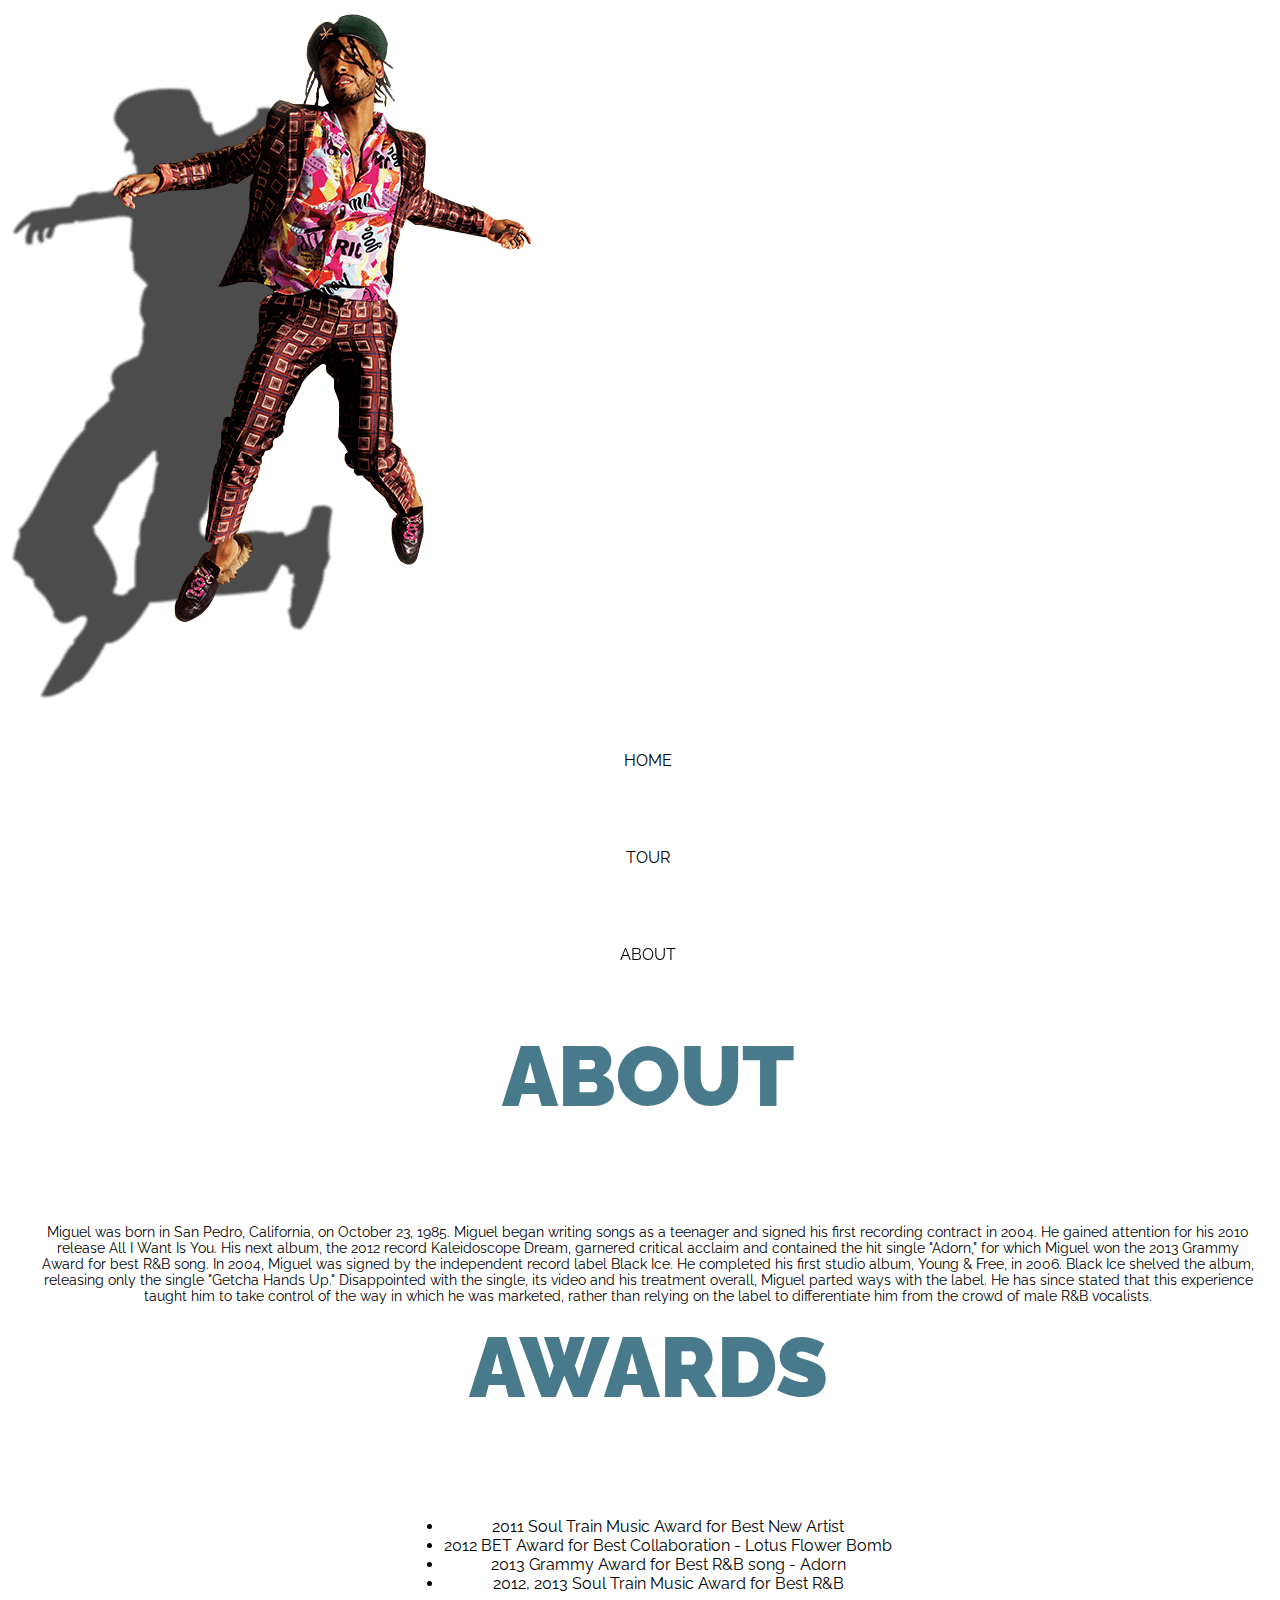
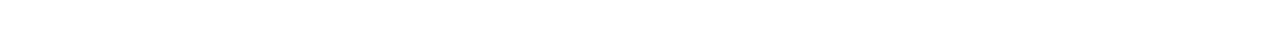
==== about.html @ dd885f2a "adding final directory" ====
<!DOCTYPE html>
<html lang=“en”>

<p style = width: 500px;">
<img src="assets/images/floating-miguel.png" style="float:"/ >

<head>
  <meta charset="utf-8" />
  <title> ABOUT </title>
  <link href="./assets/stylesheets/about.css" rel="stylesheet" type="text/css"/>
</head>

<div class="topnav">
<div class="container">
                    <a href="home.html" class="btn btn-2"> Home </a></li>

<div class="container">
        <a href="tour.html" class="btn btn-2"> Tour</a></li>

<div class="container">
            <a href="about.html" class="btn btn-2"> About </a></li>
</div>


<head>
  <meta charset="utf-8" />
  <title> ABOUT </title>
  <link href="./assets/stylesheets/about.css" rel="stylesheet" type="text/css"/>
</head>

  <link href="https://fonts.googleapis.com/css?family=Raleway" rel="stylesheet">





<body>
  <h1>ABOUT</h1>
    <p> Miguel was born in San Pedro, California, on October 23, 1985. Miguel began writing songs as a teenager and signed his first recording contract in 2004.
    He gained attention for his 2010 release All I Want Is You. His next album, the 2012 record Kaleidoscope Dream, garnered critical acclaim and contained the hit
    single "Adorn," for which Miguel won the 2013 Grammy Award for best R&B song.
    In 2004, Miguel was signed by the independent record label Black Ice. He completed his first studio album, Young & Free, in 2006. Black Ice shelved the album,
    releasing only the single "Getcha Hands Up." Disappointed with the single, its video and his treatment overall, Miguel parted ways with the label. He has since
    stated that this experience taught him to take control of the way in which he was marketed, rather than relying on the label to differentiate him from the crowd
    of male R&B vocalists.
  </p>
<h1> AWARDS</h1>
<ul>
  <li> 2011 Soul Train Music Award for Best New Artist</li>
  <li> 2012 BET Award for Best Collaboration - Lotus Flower Bomb </li>
  <li> 2013 Grammy Award for Best R&B song - Adorn </li>
  <li> 2012, 2013 Soul Train Music Award for Best R&B</li>
  </ul>
</div>
</body>
</html>
---- assets/stylesheets/about.css ----
html {
  background: url('../images/sand.jpg');
background-repeat: no-repeat;
background-position: center;
background-attachment: fixed; */
 -webkit-background-size: cover;
-moz-background-size: cover;
-o-background-size: cover; */

}
html, body {
  box-sizing: border-box;
  height: 100%;
  width: 100%;

}
body {
  font-family: 'Raleway', sans-serif;
  font-weight: 400;
}
.buttons {
  display: flex;
  flex-direction: column;
  height: 100%;
  justify-content: center;
  text-align: center;
  width: 100%;
}
.container {
  align-items: center;
  display: flex;
  flex-direction: column;
  justify-content: inline;
  padding: 1em;
  text-align: center;
}

}
@media (min-width: 600px) {
  .container {
    flex-direction: row;
    justify-content: space-between;
  }

}
h1 {
  color: #497A8C;
  font-size: 1.25em;
  font-weight: 900;
  /* margin: 2em; */
}
@media (min-width: 450px) {
  h1 {
    font-size: 1.75em;
  }
/* }
@media (min-width: 760px) {
  h1 {
    font-size: 3.25em;
  }
} */
 @media (min-width: 900px) {
  h1 {
    font-size: 5.25em;
    margin: 0 0 1em;
  }
  h1 {
    text-align: center;

}
p {
  color:black;
  font-size: 14px;
}
@media (min-width: 600px) {
  p {
    left: 50%;
    position: center;
  }
}
@media (max-height: 500px) {
  p {
    left: 0;
    position: relative;
    top: 0;
    transform: translate(0, 0);
  }
}
p a {
  background: rgba(255, 255, 255, 0);
  border-bottom: 1px solid;
  color: #fff;
  line-height: 1.4;
  padding: 0.25em;
  text-decoration: none;

}
/*  Hover elements below */
}
.btn {
  color: Black;
  cursor: pointer;
  font-size: 16px;
  font-weight: 400;
  line-height: 45px;
  margin: 0 0 2em;
  max-width: 160px;
  position: relative;
  text-decoration: none;
  text-transform: uppercase;
  width: 100%;
}
@media (min-width: 600px) {
  .btn {
    margin: 0 1em 2em;
  }
}
.btn:hover {
  text-decoration: none;

}
.btn-2 {
  letter-spacing: 0;
}
.btn-2:hover, .btn-2:active {
  letter-spacing: 5px;
}
.btn-2:after, .btn-2:before {
  backface-visibility: hidden;
  border: 1px solid rgba(255, 255, 255, 0);
  bottom: 0px;
  content: " ";
  display: block;
  margin: 0 auto;
  position: relative;
  transition: all 280ms ease-in-out;
  width: 0;
}
.btn-2:hover:after, .btn-2:hover:before {
  backface-visibility: hidden;
  border-color: red;
  transition: width 350ms ease-in-out;
  width: 70%;
}
.btn-2:hover:before {
  bottom: auto;
  top: 0;
  width: 70%;
  table {
    width: 100%;


div {
    width: 500px;
    /* padding: 100px; */
     /* border: 1px solid gray; */
    background: white;
    float:right;


nav > ul > li > a:hover {
  color: yellow;
  font-size: 40px;
  text-decoration: line-through;

li{
color: white
left: 50%;
position: center;
transform: translate(-50%, 0);
top: 90%;
height: auto;
}

li{
text-align: center;
}
@media (min-width: 800px) {
li{
    left: 50%;
    position: absolute;
    transform: translate(-50%, 0);
    /* top: 90%; */
}
---- assets/stylesheets/about.css ----
html {
  background: url('../images/sand.jpg');
background-repeat: no-repeat;
background-position: center;
background-attachment: fixed; */
 -webkit-background-size: cover;
-moz-background-size: cover;
-o-background-size: cover; */

}
html, body {
  box-sizing: border-box;
  height: 100%;
  width: 100%;

}
body {
  font-family: 'Raleway', sans-serif;
  font-weight: 400;
}
.buttons {
  display: flex;
  flex-direction: column;
  height: 100%;
  justify-content: center;
  text-align: center;
  width: 100%;
}
.container {
  align-items: center;
  display: flex;
  flex-direction: column;
  justify-content: inline;
  padding: 1em;
  text-align: center;
}

}
@media (min-width: 600px) {
  .container {
    flex-direction: row;
    justify-content: space-between;
  }

}
h1 {
  color: #497A8C;
  font-size: 1.25em;
  font-weight: 900;
  /* margin: 2em; */
}
@media (min-width: 450px) {
  h1 {
    font-size: 1.75em;
  }
/* }
@media (min-width: 760px) {
  h1 {
    font-size: 3.25em;
  }
} */
 @media (min-width: 900px) {
  h1 {
    font-size: 5.25em;
    margin: 0 0 1em;
  }
  h1 {
    text-align: center;

}
p {
  color:black;
  font-size: 14px;
}
@media (min-width: 600px) {
  p {
    left: 50%;
    position: center;
  }
}
@media (max-height: 500px) {
  p {
    left: 0;
    position: relative;
    top: 0;
    transform: translate(0, 0);
  }
}
p a {
  background: rgba(255, 255, 255, 0);
  border-bottom: 1px solid;
  color: #fff;
  line-height: 1.4;
  padding: 0.25em;
  text-decoration: none;

}
/*  Hover elements below */
}
.btn {
  color: Black;
  cursor: pointer;
  font-size: 16px;
  font-weight: 400;
  line-height: 45px;
  margin: 0 0 2em;
  max-width: 160px;
  position: relative;
  text-decoration: none;
  text-transform: uppercase;
  width: 100%;
}
@media (min-width: 600px) {
  .btn {
    margin: 0 1em 2em;
  }
}
.btn:hover {
  text-decoration: none;

}
.btn-2 {
  letter-spacing: 0;
}
.btn-2:hover, .btn-2:active {
  letter-spacing: 5px;
}
.btn-2:after, .btn-2:before {
  backface-visibility: hidden;
  border: 1px solid rgba(255, 255, 255, 0);
  bottom: 0px;
  content: " ";
  display: block;
  margin: 0 auto;
  position: relative;
  transition: all 280ms ease-in-out;
  width: 0;
}
.btn-2:hover:after, .btn-2:hover:before {
  backface-visibility: hidden;
  border-color: red;
  transition: width 350ms ease-in-out;
  width: 70%;
}
.btn-2:hover:before {
  bottom: auto;
  top: 0;
  width: 70%;
  table {
    width: 100%;


div {
    width: 500px;
    /* padding: 100px; */
     /* border: 1px solid gray; */
    background: white;
    float:right;


nav > ul > li > a:hover {
  color: yellow;
  font-size: 40px;
  text-decoration: line-through;

li{
color: white
left: 50%;
position: center;
transform: translate(-50%, 0);
top: 90%;
height: auto;
}

li{
text-align: center;
}
@media (min-width: 800px) {
li{
    left: 50%;
    position: absolute;
    transform: translate(-50%, 0);
    /* top: 90%; */
}
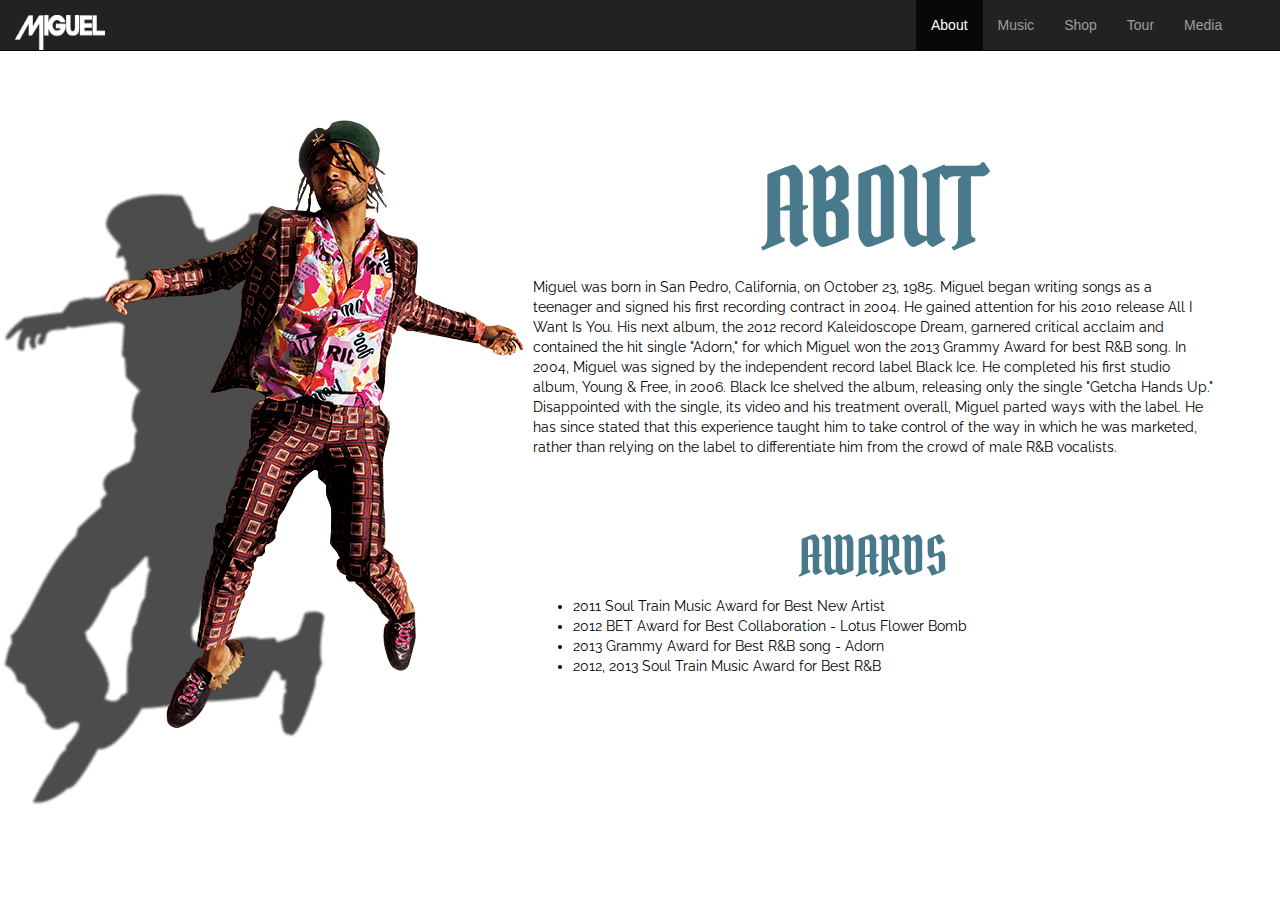
==== commit 2d5ee80d: "lots of changes" ====
--- a/about.html
+++ b/about.html
@@ -1,41 +1,58 @@
 <!DOCTYPE html>
 <html lang=“en”>
-
-<p style = width: 500px;">
-<img src="assets/images/floating-miguel.png" style="float:"/ >
-
 <head>
   <meta charset="utf-8" />
   <title> ABOUT </title>
+  <link rel="stylesheet" href="https://maxcdn.bootstrapcdn.com/bootstrap/3.3.7/css/bootstrap.min.css"
+  integrity="sha384-BVYiiSIFeK1dGmJRAkycuHAHRg32OmUcww7on3RYdg4Va+PmSTsz/K68vbdEjh4u" crossorigin="anonymous">
+    <!-- <link href="./assets/stylesheet/bootstrap.css" rel="stylesheet" type="text/css" /> -->
+  <link href="https://fonts.googleapis.com/css?family=Raleway" rel="stylesheet" />
+  <link href="https://fonts.googleapis.com/css?family=Pirata+One" rel="stylesheet">
   <link href="./assets/stylesheets/about.css" rel="stylesheet" type="text/css"/>
+
 </head>
+<body class="about-page">
+  <nav class="navbar navbar-default navbar-inverse navbar-fixed-top">
+          <div class="container-fluid">
+            <div class="navbar-header">
+              <button type="button" class="navbar-toggle collapsed" data-toggle="collapse" data-target="#navbar" aria-expanded="false" aria-controls="navbar">
+                <span class="sr-only">Toggle navigation</span>
+                <span class="icon-bar"></span>
+                <span class="icon-bar"></span>
+                <span class="icon-bar"></span>
+              </button>
+              <a class="navbar-brand" href="/"><img src="./assets/images/logo-white.png" width="90" height="35" alt="miguel logo" /></a>
+            </div>
+            <div id="navbar" class="navbar-collapse collapse">
+              <ul class="nav navbar-nav navbar-right">
+                <li class="active"><a href="about.html"> About </a></li>
+                <li><a href="music.html"> Music </a></li>
+                <li><a href="merch.html"> Shop </a></li>
+                <li><a href="tour.html"> Tour </a></li>
+                <li><a href="media.html"> Media </a></li>
+                  </ul>
+                </li>
+              </ul>
 
-<div class="topnav">
-<div class="container">
-                    <a href="home.html" class="btn btn-2"> Home </a></li>
+            </div><!--/.nav-collapse -->
+          </div><!--/.container-fluid -->
+        </nav>
 
-<div class="container">
-        <a href="tour.html" class="btn btn-2"> Tour</a></li>
-
-<div class="container">
-            <a href="about.html" class="btn btn-2"> About </a></li>
-</div>
+</body>
+ <body>
+          
+<br>
+<br>
+<br>
+<br>
+<br>
+<br>
+<img src="assets/images/floating-miguel.png" style="float:left"class="img-fluid" alt="Responsive image"/>
 
 
-<head>
-  <meta charset="utf-8" />
-  <title> ABOUT </title>
-  <link href="./assets/stylesheets/about.css" rel="stylesheet" type="text/css"/>
-</head>
-
-  <link href="https://fonts.googleapis.com/css?family=Raleway" rel="stylesheet">
-
-
-
-
-
+<div style="height:575px;width:700px;overflow:auto;background-color:white;color:black;scrollbar-base-color:gold;font-family:raleway;padding:10px;">
 <body>
-  <h1>ABOUT</h1>
+  <h1 style="color:#497A8C;font-family: 'Pirata One', cursive; font-size:80pt; text-align:center;"> ABOUT</h1>
     <p> Miguel was born in San Pedro, California, on October 23, 1985. Miguel began writing songs as a teenager and signed his first recording contract in 2004.
     He gained attention for his 2010 release All I Want Is You. His next album, the 2012 record Kaleidoscope Dream, garnered critical acclaim and contained the hit
     single "Adorn," for which Miguel won the 2013 Grammy Award for best R&B song.
@@ -44,7 +61,9 @@
     stated that this experience taught him to take control of the way in which he was marketed, rather than relying on the label to differentiate him from the crowd
     of male R&B vocalists.
   </p>
-<h1> AWARDS</h1>
+  <br>
+  <br>
+<h1 style="color:#497A8C;font-family: 'Pirata One', cursive; font-size:40pt; text-align:center;"> AWARDS</h1>
 <ul>
   <li> 2011 Soul Train Music Award for Best New Artist</li>
   <li> 2012 BET Award for Best Collaboration - Lotus Flower Bomb </li>
@@ -52,5 +71,14 @@
   <li> 2012, 2013 Soul Train Music Award for Best R&B</li>
   </ul>
 </div>
+
+
+  <script src="https://code.jquery.com/jquery-3.3.1.min.js"
+  integrity="sha256-FgpCb/KJQlLNfOu91ta32o/NMZxltwRo8QtmkMRdAu8="
+  crossorigin="anonymous"></script>
+  <script src="https://maxcdn.bootstrapcdn.com/bootstrap/3.3.7/js/bootstrap.min.js"
+  integrity="sha384-Tc5IQib027qvyjSMfHjOMaLkfuWVxZxUPnCJA7l2mCWNIpG9mGCD8wGNIcPD7Txa"
+  crossorigin="anonymous"></script>
+
 </body>
 </html>
--- a/assets/stylesheets/about.css
+++ b/assets/stylesheets/about.css
@@ -1,184 +1,41 @@
 html {
   background: url('../images/sand.jpg');
-background-repeat: no-repeat;
+background-repeat: repeat;
 background-position: center;
 background-attachment: fixed; */
  -webkit-background-size: cover;
 -moz-background-size: cover;
 -o-background-size: cover; */
+}
+
+/* html, body {
+  box-sizing: border-box;
+  height: 10%;
+  width: 50%;
+  } */
+
+body {
+  font-family:'Raleway',;
+  font-weight: 400;
+  background: transparent;
+}
+
 
 }
-html, body {
-  box-sizing: border-box;
-  height: 100%;
-  width: 100%;
 
-}
-body {
-  font-family: 'Raleway', sans-serif;
-  font-weight: 400;
-}
-.buttons {
-  display: flex;
-  flex-direction: column;
-  height: 100%;
-  justify-content: center;
-  text-align: center;
-  width: 100%;
-}
-.container {
-  align-items: center;
-  display: flex;
-  flex-direction: column;
-  justify-content: inline;
-  padding: 1em;
-  text-align: center;
+
+p {
+  font-family:'Raleway'
+  color:black;
+  font-size: 14px;
+  left: 50%;
+  position: center;
 }
 
+.box {
+    height: 200px
+    width: 550px;
+    padding: 10px;
+    border: 25px grey;
+    position: right;
 }
-@media (min-width: 600px) {
-  .container {
-    flex-direction: row;
-    justify-content: space-between;
-  }
-
-}
-h1 {
-  color: #497A8C;
-  font-size: 1.25em;
-  font-weight: 900;
-  /* margin: 2em; */
-}
-@media (min-width: 450px) {
-  h1 {
-    font-size: 1.75em;
-  }
-/* }
-@media (min-width: 760px) {
-  h1 {
-    font-size: 3.25em;
-  }
-} */
- @media (min-width: 900px) {
-  h1 {
-    font-size: 5.25em;
-    margin: 0 0 1em;
-  }
-  h1 {
-    text-align: center;
-
-}
-p {
-  color:black;
-  font-size: 14px;
-}
-@media (min-width: 600px) {
-  p {
-    left: 50%;
-    position: center;
-  }
-}
-@media (max-height: 500px) {
-  p {
-    left: 0;
-    position: relative;
-    top: 0;
-    transform: translate(0, 0);
-  }
-}
-p a {
-  background: rgba(255, 255, 255, 0);
-  border-bottom: 1px solid;
-  color: #fff;
-  line-height: 1.4;
-  padding: 0.25em;
-  text-decoration: none;
-
-}
-/*  Hover elements below */
-}
-.btn {
-  color: Black;
-  cursor: pointer;
-  font-size: 16px;
-  font-weight: 400;
-  line-height: 45px;
-  margin: 0 0 2em;
-  max-width: 160px;
-  position: relative;
-  text-decoration: none;
-  text-transform: uppercase;
-  width: 100%;
-}
-@media (min-width: 600px) {
-  .btn {
-    margin: 0 1em 2em;
-  }
-}
-.btn:hover {
-  text-decoration: none;
-
-}
-.btn-2 {
-  letter-spacing: 0;
-}
-.btn-2:hover, .btn-2:active {
-  letter-spacing: 5px;
-}
-.btn-2:after, .btn-2:before {
-  backface-visibility: hidden;
-  border: 1px solid rgba(255, 255, 255, 0);
-  bottom: 0px;
-  content: " ";
-  display: block;
-  margin: 0 auto;
-  position: relative;
-  transition: all 280ms ease-in-out;
-  width: 0;
-}
-.btn-2:hover:after, .btn-2:hover:before {
-  backface-visibility: hidden;
-  border-color: red;
-  transition: width 350ms ease-in-out;
-  width: 70%;
-}
-.btn-2:hover:before {
-  bottom: auto;
-  top: 0;
-  width: 70%;
-  table {
-    width: 100%;
-
-
-div {
-    width: 500px;
-    /* padding: 100px; */
-     /* border: 1px solid gray; */
-    background: white;
-    float:right;
-
-
-nav > ul > li > a:hover {
-  color: yellow;
-  font-size: 40px;
-  text-decoration: line-through;
-
-li{
-color: white
-left: 50%;
-position: center;
-transform: translate(-50%, 0);
-top: 90%;
-height: auto;
-}
-
-li{
-text-align: center;
-}
-@media (min-width: 800px) {
-li{
-    left: 50%;
-    position: absolute;
-    transform: translate(-50%, 0);
-    /* top: 90%; */
-}
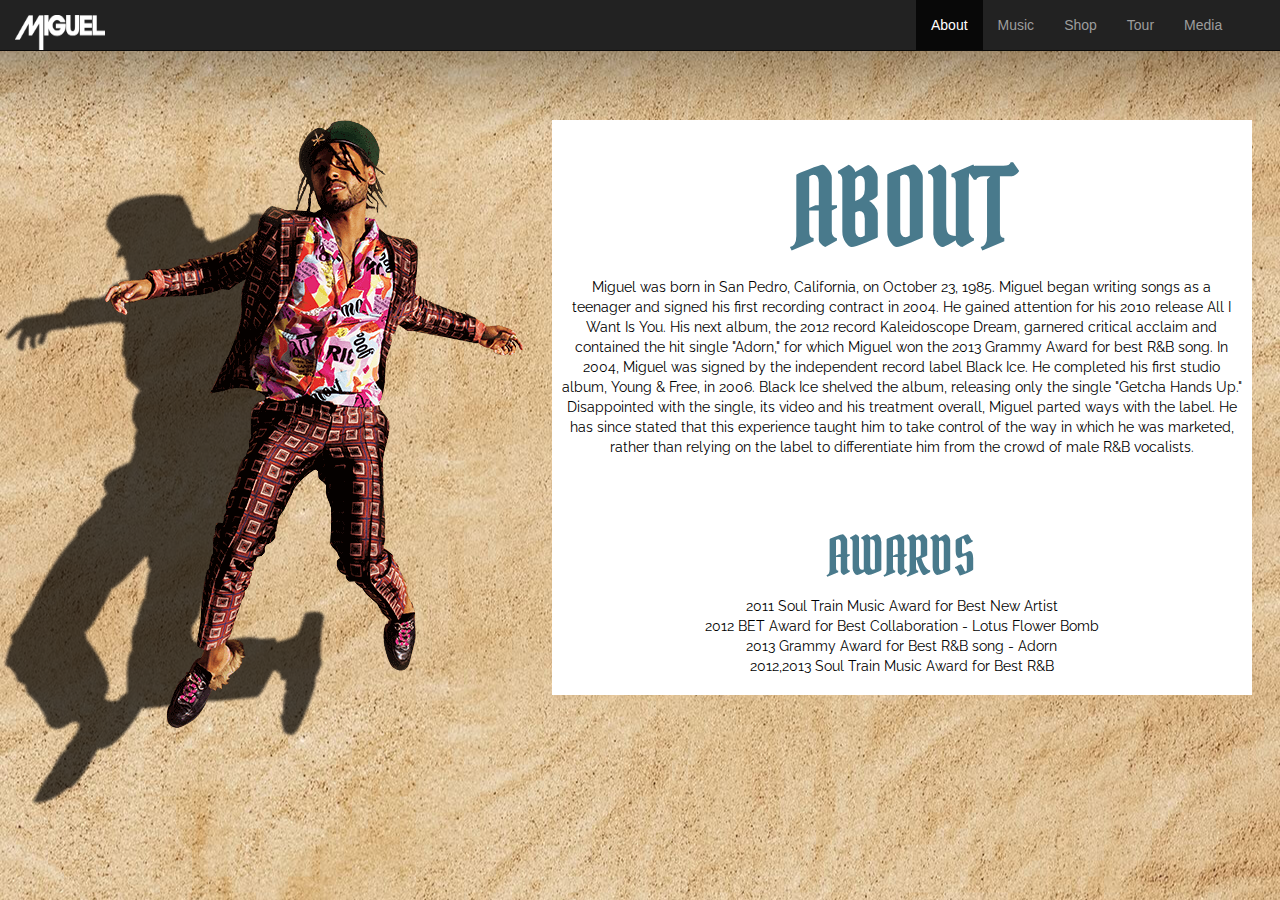
==== commit 94caa256: "Compressed photos & spacing edits" ====
--- a/about.html
+++ b/about.html
@@ -49,7 +49,7 @@
 <br>
 <img src="assets/images/floating-miguel.png" style="float:left"class="img-fluid" alt="Responsive image"/>
 
-
+<center>
 <div style="height:575px;width:700px;overflow:auto;background-color:white;color:black;scrollbar-base-color:gold;font-family:raleway;padding:10px;">
 <body>
   <h1 style="color:#497A8C;font-family: 'Pirata One', cursive; font-size:80pt; text-align:center;"> ABOUT</h1>
@@ -63,12 +63,15 @@
   </p>
   <br>
   <br>
+
 <h1 style="color:#497A8C;font-family: 'Pirata One', cursive; font-size:40pt; text-align:center;"> AWARDS</h1>
-<ul>
+
+<ul class="list-unstyled">
   <li> 2011 Soul Train Music Award for Best New Artist</li>
   <li> 2012 BET Award for Best Collaboration - Lotus Flower Bomb </li>
   <li> 2013 Grammy Award for Best R&B song - Adorn </li>
-  <li> 2012, 2013 Soul Train Music Award for Best R&B</li>
+  <li> 2012,2013 Soul Train Music Award for Best R&B</li>
+
   </ul>
 </div>
 
--- a/assets/stylesheets/about.css
+++ b/assets/stylesheets/about.css
@@ -1,5 +1,5 @@
 html {
-  background: url('../images/sand.jpg');
+  background: url('../images/sand1.jpg');
 background-repeat: repeat;
 background-position: center;
 background-attachment: fixed; */
@@ -7,22 +7,11 @@
 -moz-background-size: cover;
 -o-background-size: cover; */
 }
-
-/* html, body {
-  box-sizing: border-box;
-  height: 10%;
-  width: 50%;
-  } */
-
 body {
   font-family:'Raleway',;
   font-weight: 400;
   background: transparent;
 }
-
-
-}
-
 
 p {
   font-family:'Raleway'
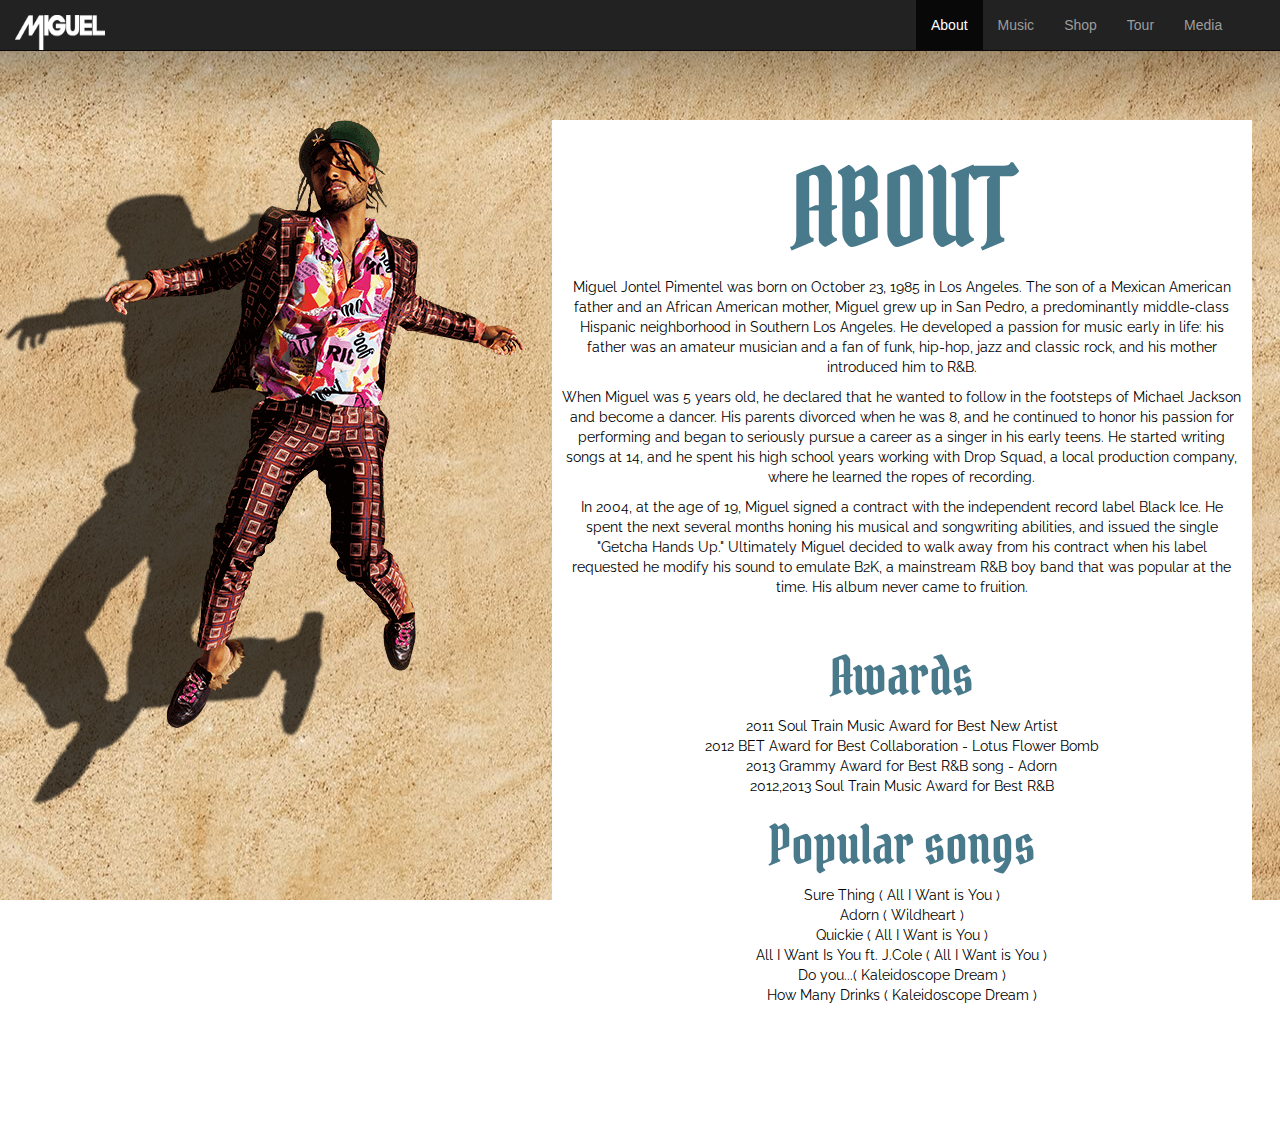
==== commit ed73b497: "added social media icons" ====
--- a/about.html
+++ b/about.html
@@ -5,10 +5,10 @@
   <title> ABOUT </title>
   <link rel="stylesheet" href="https://maxcdn.bootstrapcdn.com/bootstrap/3.3.7/css/bootstrap.min.css"
   integrity="sha384-BVYiiSIFeK1dGmJRAkycuHAHRg32OmUcww7on3RYdg4Va+PmSTsz/K68vbdEjh4u" crossorigin="anonymous">
-    <!-- <link href="./assets/stylesheet/bootstrap.css" rel="stylesheet" type="text/css" /> -->
   <link href="https://fonts.googleapis.com/css?family=Raleway" rel="stylesheet" />
   <link href="https://fonts.googleapis.com/css?family=Pirata+One" rel="stylesheet">
   <link href="./assets/stylesheets/about.css" rel="stylesheet" type="text/css"/>
+  <link rel="stylesheet" href="https://use.fontawesome.com/releases/v5.2.0/css/all.css" integrity="sha384-hWVjflwFxL6sNzntih27bfxkr27PmbbK/iSvJ+a4+0owXq79v+lsFkW54bOGbiDQ" crossorigin="anonymous">
 
 </head>
 <body class="about-page">
@@ -50,32 +50,57 @@
 <img src="assets/images/floating-miguel.png" style="float:left"class="img-fluid" alt="Responsive image"/>
 
 <center>
-<div style="height:575px;width:700px;overflow:auto;background-color:white;color:black;scrollbar-base-color:gold;font-family:raleway;padding:10px;">
+<div style="height:940px;width:700px;overflow:auto;background-color:white;color:black;scrollbar-base-color:gold;font-family:raleway;padding:10px;">
 <body>
   <h1 style="color:#497A8C;font-family: 'Pirata One', cursive; font-size:80pt; text-align:center;"> ABOUT</h1>
-    <p> Miguel was born in San Pedro, California, on October 23, 1985. Miguel began writing songs as a teenager and signed his first recording contract in 2004.
-    He gained attention for his 2010 release All I Want Is You. His next album, the 2012 record Kaleidoscope Dream, garnered critical acclaim and contained the hit
-    single "Adorn," for which Miguel won the 2013 Grammy Award for best R&B song.
-    In 2004, Miguel was signed by the independent record label Black Ice. He completed his first studio album, Young & Free, in 2006. Black Ice shelved the album,
-    releasing only the single "Getcha Hands Up." Disappointed with the single, its video and his treatment overall, Miguel parted ways with the label. He has since
-    stated that this experience taught him to take control of the way in which he was marketed, rather than relying on the label to differentiate him from the crowd
-    of male R&B vocalists.
-  </p>
-  <br>
+    <p> Miguel Jontel Pimentel was born on October 23, 1985 in Los Angeles. The son of a Mexican American father and an African American mother, Miguel grew up in San Pedro, a predominantly middle-class Hispanic neighborhood in Southern Los Angeles. He developed a passion for music early in life: his father was an amateur musician and a fan of funk, hip-hop, jazz and classic rock, and his mother introduced him to R&B.
+</p>
+<p>
+When Miguel was 5 years old, he declared that he wanted to follow in the footsteps of Michael Jackson and become a dancer. His parents divorced when he was 8, and he continued to honor his passion for performing and began to seriously pursue a career as a singer in his early teens. He started writing songs at 14, and he spent his high school years working with Drop Squad, a local production company, where he learned the ropes of recording.
+</p>
+<p>
+In 2004, at the age of 19, Miguel signed a contract with the independent record label Black Ice. He spent the next several months honing his musical and songwriting abilities, and issued the single "Getcha Hands Up." Ultimately Miguel decided to walk away from his contract when his label requested he modify his sound to emulate B2K, a mainstream R&B boy band that was popular at the time. His album never came to fruition.
+</p>
+
   <br>
 
-<h1 style="color:#497A8C;font-family: 'Pirata One', cursive; font-size:40pt; text-align:center;"> AWARDS</h1>
+<h1 style="color:#497A8C;font-family: 'Pirata One', cursive; font-size:40pt; text-align:center;"> Awards</h1>
 
 <ul class="list-unstyled">
   <li> 2011 Soul Train Music Award for Best New Artist</li>
   <li> 2012 BET Award for Best Collaboration - Lotus Flower Bomb </li>
   <li> 2013 Grammy Award for Best R&B song - Adorn </li>
   <li> 2012,2013 Soul Train Music Award for Best R&B</li>
+  </ul>
+  <h1 style="color:#497A8C;font-family: 'Pirata One', cursive; font-size:40pt; text-align:center;"> Popular songs</h1>
+  <ul class="list-unstyled">
+    <li> Sure Thing ( All I Want is You )</li>
+    <li> Adorn ( Wildheart ) </li>
+    <li> Quickie ( All I Want is You )</li>
+    <li> All I Want Is You ft. J.Cole ( All I Want is You )</li>
+    <li> Do you...( Kaleidoscope Dream )</li>
+    <li> How Many Drinks ( Kaleidoscope Dream )</li>
+</div>
+<br>
+<br>
 
-  </ul>
-</div>
-
-
+  <a class="btn btn-outline-warning" type="button" style="float" href="https://www.youtube.com/channel/UCxU6nh0LHqH9H4-fxWMGsgw" >
+          <span class="fab fa-youtube fa-2x" style= "color:black"></span>
+  </a>
+<a class="btn btn-outline-warning" type="button" style="float" href="https://itunes.apple.com/us/artist/miguel/29254083" >
+        <i class="fab fa-apple fa-2x" style= "color:black"></i>
+</a>
+<a class="btn btn-outline-warning" type="button" style="float" href="https://open.spotify.com/artist/360IAlyVv4PCEVjgyMZrxK?si=XLnSeRe2TeO6EB2O8oVMvA" >
+        <i class="fab fa-spotify fa-2x" style= "color:black"></i>
+</a>
+<a class="btn btn-outline-warning" type="button" style="float" href="https://www.facebook.com/miguelmusic/" >
+        <i class="fab fa-facebook fa-2x" style= "color:black"></i>
+</a>
+<a class="btn btn-outline-warning" type="button" style="float" href="https://twitter.com/Miguel" >
+        <i class="fab fa-twitter fa-2x" style= "color:black"></i>
+</a>
+<br>
+<br>
   <script src="https://code.jquery.com/jquery-3.3.1.min.js"
   integrity="sha256-FgpCb/KJQlLNfOu91ta32o/NMZxltwRo8QtmkMRdAu8="
   crossorigin="anonymous"></script>
--- a/assets/stylesheets/about.css
+++ b/assets/stylesheets/about.css
@@ -21,10 +21,5 @@
   position: center;
 }
 
-.box {
-    height: 200px
-    width: 550px;
-    padding: 10px;
-    border: 25px grey;
-    position: right;
-}
+.fab:hover {
+    opacity: 0.7;
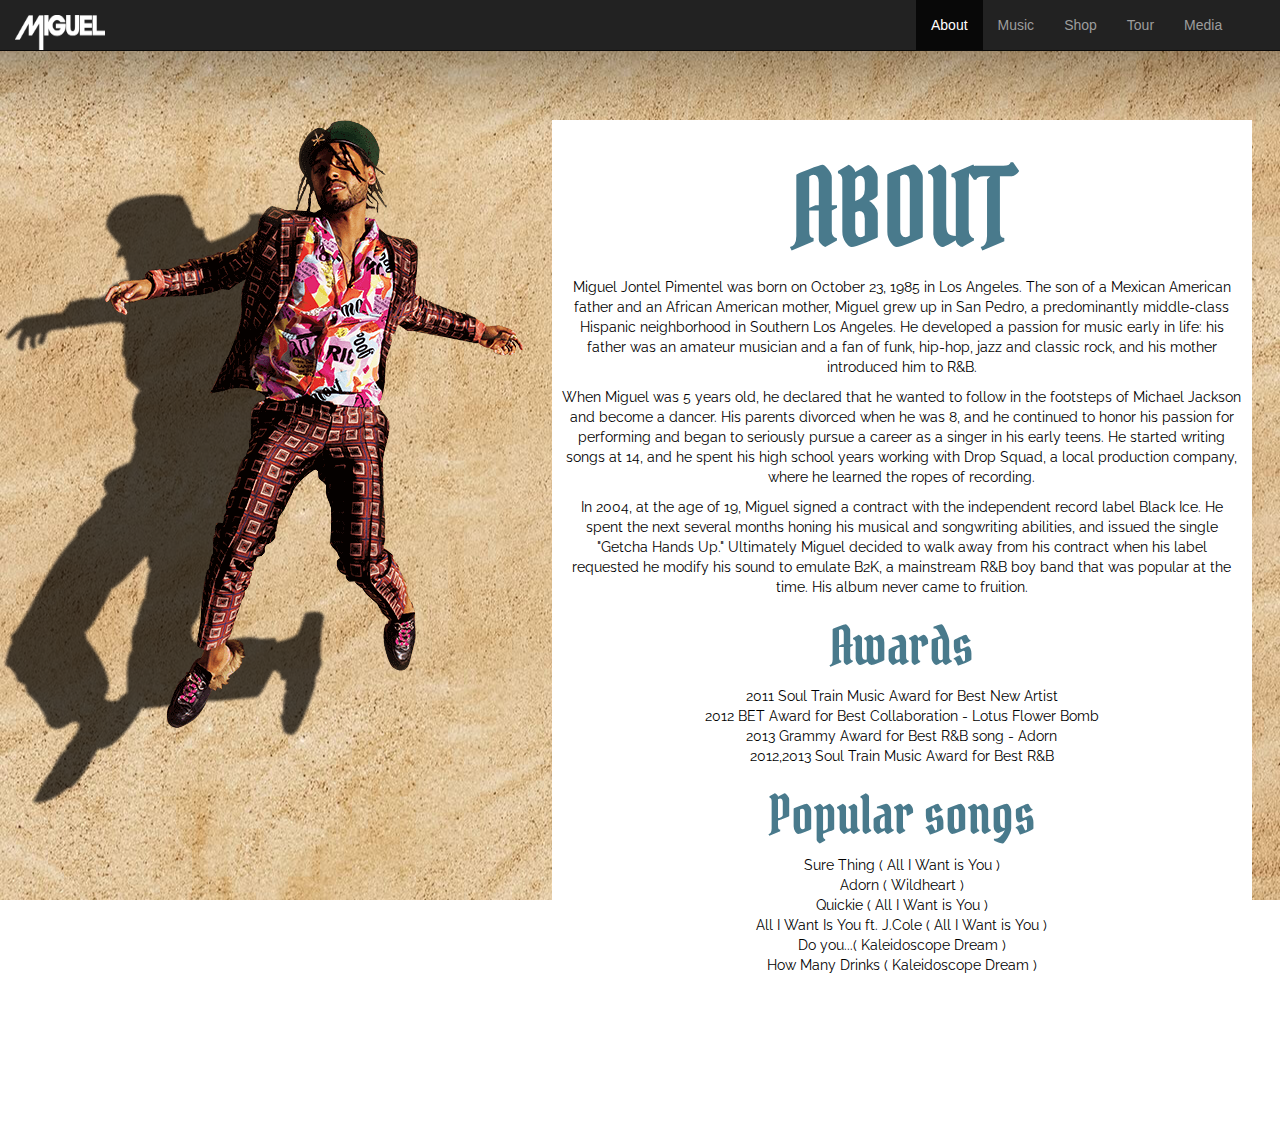
==== commit 831acd58: "added image for 4th album" ====
--- a/about.html
+++ b/about.html
@@ -62,7 +62,6 @@
 In 2004, at the age of 19, Miguel signed a contract with the independent record label Black Ice. He spent the next several months honing his musical and songwriting abilities, and issued the single "Getcha Hands Up." Ultimately Miguel decided to walk away from his contract when his label requested he modify his sound to emulate B2K, a mainstream R&B boy band that was popular at the time. His album never came to fruition.
 </p>
 
-  <br>
 
 <h1 style="color:#497A8C;font-family: 'Pirata One', cursive; font-size:40pt; text-align:center;"> Awards</h1>
 
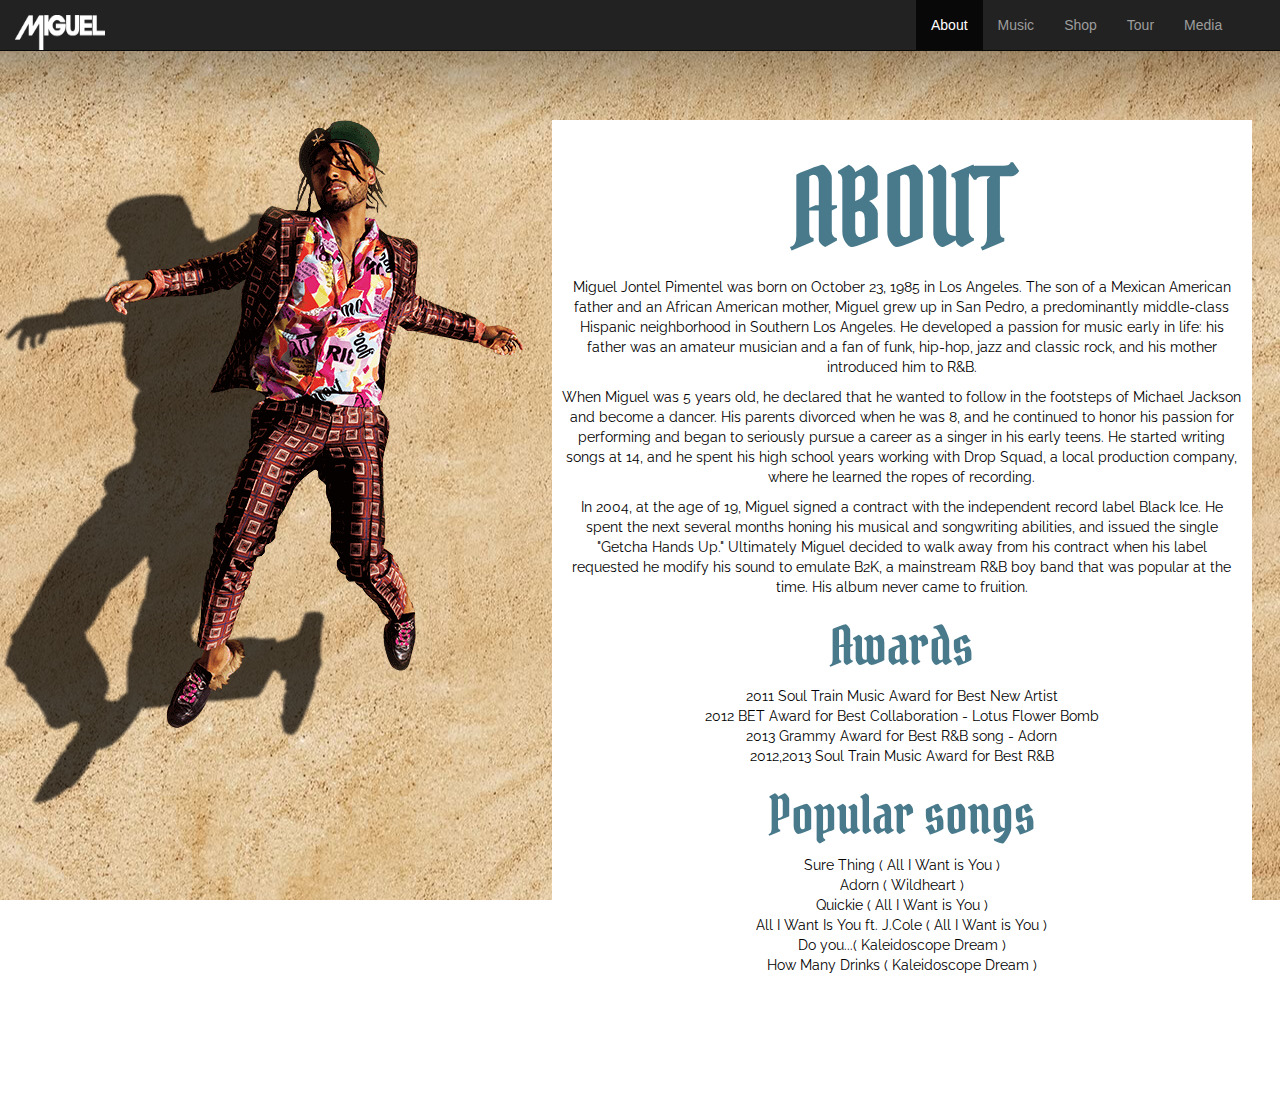
==== commit 0be11bf1: "Spacing in About" ====
--- a/about.html
+++ b/about.html
@@ -99,7 +99,6 @@
         <i class="fab fa-twitter fa-2x" style= "color:black"></i>
 </a>
 <br>
-<br>
   <script src="https://code.jquery.com/jquery-3.3.1.min.js"
   integrity="sha256-FgpCb/KJQlLNfOu91ta32o/NMZxltwRo8QtmkMRdAu8="
   crossorigin="anonymous"></script>
--- a/assets/stylesheets/about.css
+++ b/assets/stylesheets/about.css
@@ -23,3 +23,4 @@
 
 .fab:hover {
     opacity: 0.7;
+}
